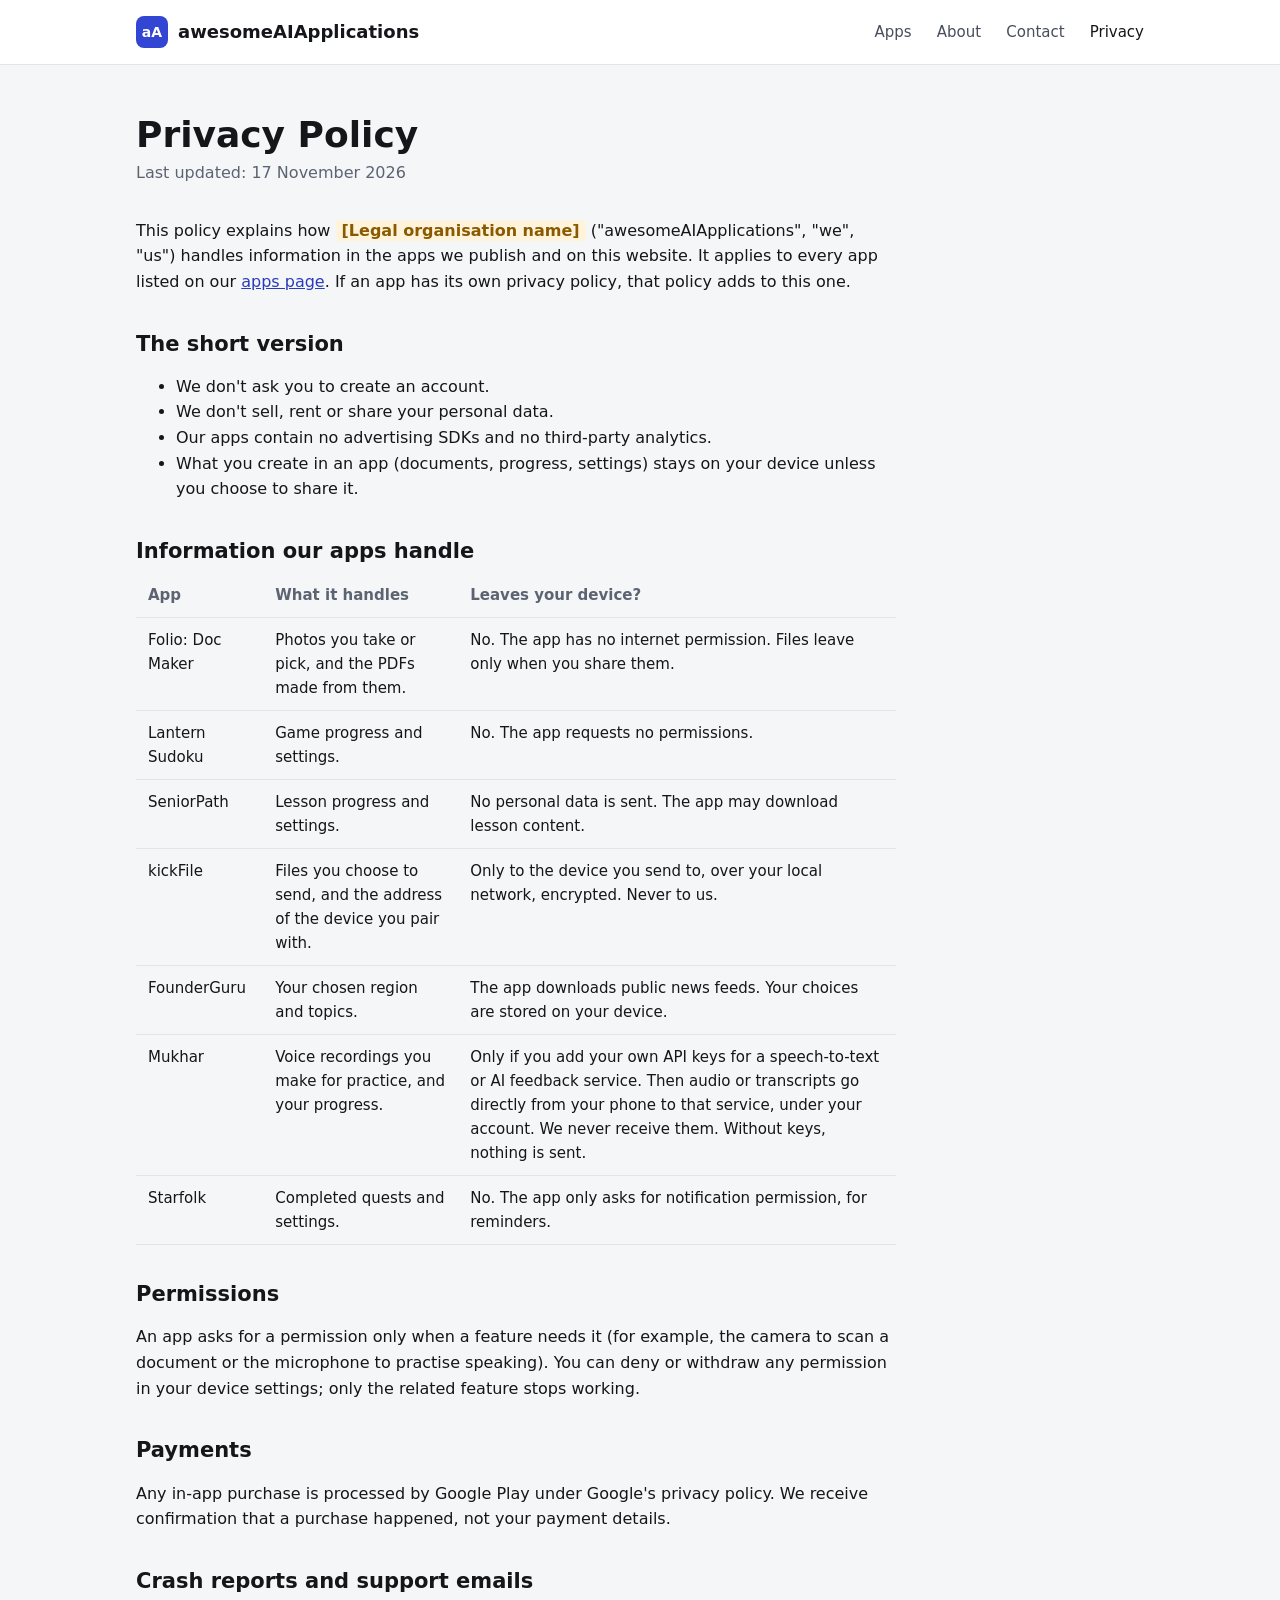
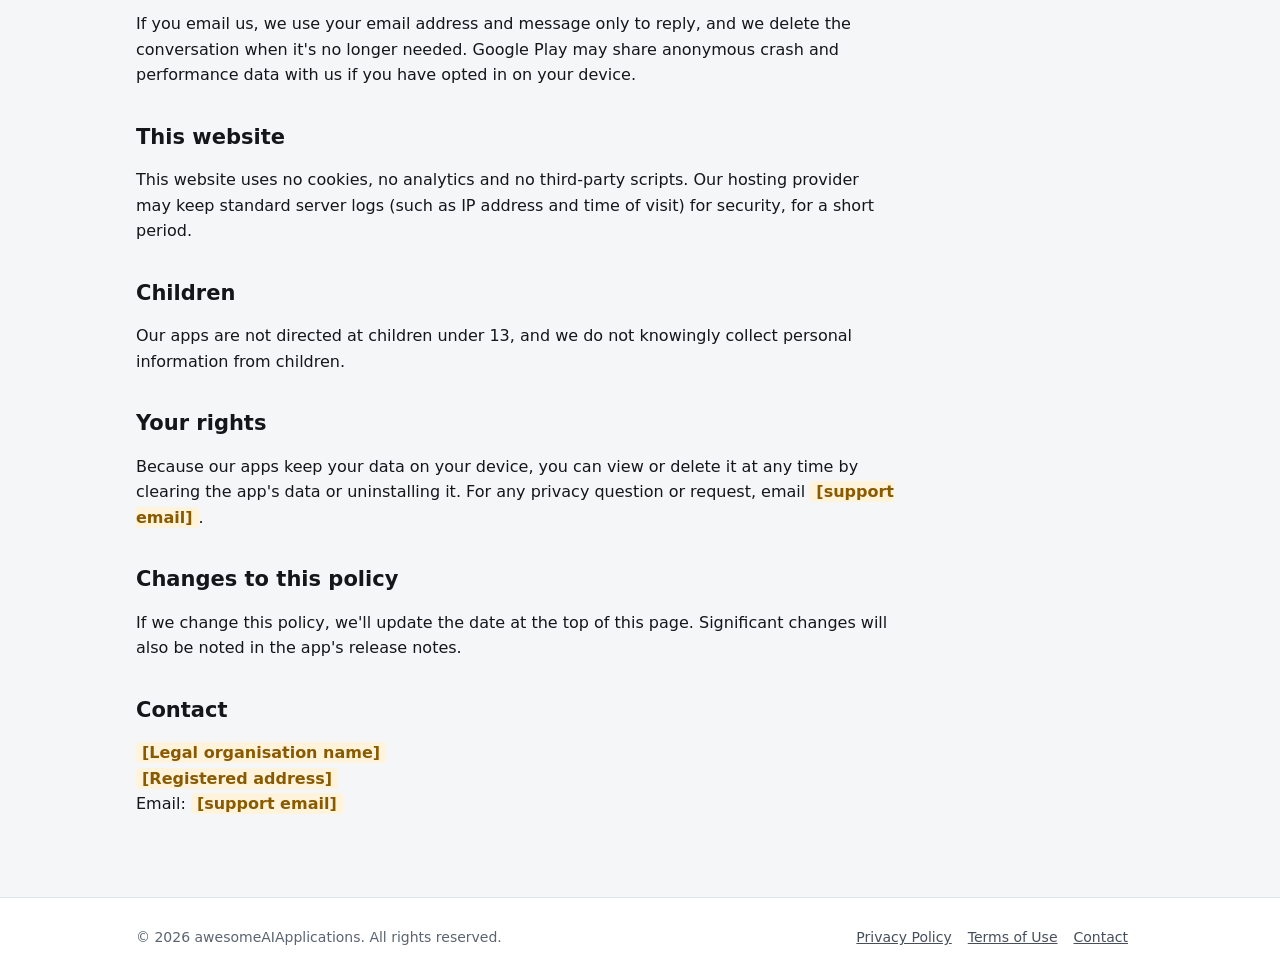
==== privacy.html @ 3d331da4 "Add organisation website for Google Play Console Static Home, Privacy Policy and Terms pages in org-" ====
<!doctype html>
<html lang="en">
<head>
<meta charset="utf-8">
<meta name="viewport" content="width=device-width, initial-scale=1">
<title>Privacy Policy — awesomeAIApplications</title>
<meta name="description" content="How awesomeAIApplications apps handle your data.">
<link rel="icon" href="favicon.svg" type="image/svg+xml">
<link rel="stylesheet" href="style.css">
</head>
<body>
<header class="site">
  <div class="wrap">
    <a class="brand" href="index.html"><span class="logo" aria-hidden="true">aA</span>awesomeAIApplications</a>
    <nav class="site" aria-label="Main">
      <a href="index.html#apps">Apps</a>
      <a href="index.html#about">About</a>
      <a href="index.html#contact">Contact</a>
      <a href="privacy.html" aria-current="page">Privacy</a>
    </nav>
  </div>
</header>

<main class="wrap">
  <article class="doc">
    <h1>Privacy Policy</h1>
    <p class="meta">Last updated: 17 November 2026</p>

    <p>This policy explains how <span class="todo">[Legal organisation name]</span> ("awesomeAIApplications", "we", "us") handles information in the apps we publish and on this website. It applies to every app listed on our <a href="index.html#apps">apps page</a>. If an app has its own privacy policy, that policy adds to this one.</p>

    <h2>The short version</h2>
    <ul>
      <li>We don't ask you to create an account.</li>
      <li>We don't sell, rent or share your personal data.</li>
      <li>Our apps contain no advertising SDKs and no third-party analytics.</li>
      <li>What you create in an app (documents, progress, settings) stays on your device unless you choose to share it.</li>
    </ul>

    <h2>Information our apps handle</h2>
    <table>
      <thead><tr><th>App</th><th>What it handles</th><th>Leaves your device?</th></tr></thead>
      <tbody>
        <tr><td>Folio: Doc Maker</td><td>Photos you take or pick, and the PDFs made from them.</td><td>No. The app has no internet permission. Files leave only when you share them.</td></tr>
        <tr><td>Lantern Sudoku</td><td>Game progress and settings.</td><td>No. The app requests no permissions.</td></tr>
        <tr><td>SeniorPath</td><td>Lesson progress and settings.</td><td>No personal data is sent. The app may download lesson content.</td></tr>
        <tr><td>kickFile</td><td>Files you choose to send, and the address of the device you pair with.</td><td>Only to the device you send to, over your local network, encrypted. Never to us.</td></tr>
        <tr><td>FounderGuru</td><td>Your chosen region and topics.</td><td>The app downloads public news feeds. Your choices are stored on your device.</td></tr>
        <tr><td>Mukhar</td><td>Voice recordings you make for practice, and your progress.</td><td>Only if you add your own API keys for a speech-to-text or AI feedback service. Then audio or transcripts go directly from your phone to that service, under your account. We never receive them. Without keys, nothing is sent.</td></tr>
        <tr><td>Starfolk</td><td>Completed quests and settings.</td><td>No. The app only asks for notification permission, for reminders.</td></tr>
      </tbody>
    </table>

    <h2>Permissions</h2>
    <p>An app asks for a permission only when a feature needs it (for example, the camera to scan a document or the microphone to practise speaking). You can deny or withdraw any permission in your device settings; only the related feature stops working.</p>

    <h2>Payments</h2>
    <p>Any in-app purchase is processed by Google Play under Google's privacy policy. We receive confirmation that a purchase happened, not your payment details.</p>

    <h2>Crash reports and support emails</h2>
    <p>If you email us, we use your email address and message only to reply, and we delete the conversation when it's no longer needed. Google Play may share anonymous crash and performance data with us if you have opted in on your device.</p>

    <h2>This website</h2>
    <p>This website uses no cookies, no analytics and no third-party scripts. Our hosting provider may keep standard server logs (such as IP address and time of visit) for security, for a short period.</p>

    <h2>Children</h2>
    <p>Our apps are not directed at children under 13, and we do not knowingly collect personal information from children.</p>

    <h2>Your rights</h2>
    <p>Because our apps keep your data on your device, you can view or delete it at any time by clearing the app's data or uninstalling it. For any privacy question or request, email <span class="todo">[support email]</span>.</p>

    <h2>Changes to this policy</h2>
    <p>If we change this policy, we'll update the date at the top of this page. Significant changes will also be noted in the app's release notes.</p>

    <h2>Contact</h2>
    <p><span class="todo">[Legal organisation name]</span><br><span class="todo">[Registered address]</span><br>Email: <span class="todo">[support email]</span></p>
  </article>
</main>

<footer class="site">
  <div class="wrap">
    <span>© 2026 awesomeAIApplications. All rights reserved.</span>
    <span><a href="privacy.html">Privacy Policy</a><a href="terms.html">Terms of Use</a><a href="index.html#contact">Contact</a></span>
  </div>
</footer>
</body>
</html>
---- style.css ----
/* awesomeAIApplications — organisation website. No external requests. */
:root {
  --bg: #F5F6F8; --surface: #FFFFFF; --surface-2: #F0F2F5;
  --text: #14161A; --text-2: #474E5C; --text-3: #5C6472;
  --border: #E1E4E9; --accent: #3346D3; --accent-hover: #2737B5;
  --accent-soft: #EBEEFD; --accent-text: #2A3BB8; --on-accent: #FFFFFF;
  --todo: #8A5A00; --todo-soft: #FFF4DB;
  --font: "Inter", ui-sans-serif, system-ui, -apple-system, "Segoe UI", Roboto, sans-serif;
  --font-display: "Plus Jakarta Sans", var(--font);
  color-scheme: light dark;
}
@media (prefers-color-scheme: dark) {
  :root {
    --bg: #0E1014; --surface: #161A20; --surface-2: #1C2128;
    --text: #ECEEF2; --text-2: #B9BFCA; --text-3: #9AA2AF;
    --border: #272D36; --accent: #8D9CFF; --accent-hover: #A6B2FF;
    --accent-soft: #1D2343; --accent-text: #AEB8FF; --on-accent: #0A0E22;
    --todo: #F2B451; --todo-soft: #2D2312;
  }
}
* { box-sizing: border-box; }
html { -webkit-text-size-adjust: 100%; }
body { margin: 0; background: var(--bg); color: var(--text); font: 16px/1.6 var(--font); }
a { color: var(--accent-text); }
a:hover { color: var(--accent-hover); }
.wrap { max-width: 1040px; margin: 0 auto; padding: 0 16px; }

header.site { background: var(--surface); border-bottom: 1px solid var(--border); }
header.site .wrap { display: flex; align-items: center; justify-content: space-between; gap: 16px; min-height: 64px; flex-wrap: wrap; }
.brand { display: flex; align-items: center; gap: 10px; text-decoration: none; color: var(--text); font: 700 18px/1 var(--font-display); }
.logo { width: 32px; height: 32px; border-radius: 8px; background: var(--accent); color: var(--on-accent); display: grid; place-items: center; font: 700 14px/1 var(--font-display); }
nav.site a { color: var(--text-2); text-decoration: none; margin-left: 20px; font-size: 15px; }
nav.site a:first-child { margin-left: 0; }
nav.site a:hover, nav.site a[aria-current] { color: var(--text); }

.hero { padding: 72px 0 56px; }
.hero h1 { font: 700 clamp(32px, 5vw, 48px)/1.15 var(--font-display); margin: 0 0 16px; letter-spacing: -0.02em; max-width: 760px; }
.hero p { font-size: 19px; color: var(--text-2); max-width: 680px; margin: 0 0 28px; }
.btn { display: inline-block; padding: 12px 20px; border-radius: 10px; background: var(--accent); color: var(--on-accent); text-decoration: none; font-weight: 600; }
.btn:hover { background: var(--accent-hover); color: var(--on-accent); }
.btn.ghost { background: transparent; color: var(--text); border: 1px solid var(--border); margin-left: 8px; }

section { padding: 48px 0; border-top: 1px solid var(--border); }
section h2 { font: 700 28px/1.2 var(--font-display); margin: 0 0 8px; }
.lead { color: var(--text-2); margin: 0 0 28px; max-width: 680px; }

.grid { display: grid; gap: 16px; grid-template-columns: repeat(auto-fill, minmax(280px, 1fr)); }
.card { background: var(--surface); border: 1px solid var(--border); border-radius: 14px; padding: 20px; }
.card h3 { margin: 0 0 6px; font: 700 18px/1.3 var(--font-display); }
.card p { margin: 0 0 12px; color: var(--text-2); font-size: 15px; }
.tag { display: inline-block; font-size: 12px; font-weight: 600; padding: 3px 10px; border-radius: 999px; background: var(--accent-soft); color: var(--accent-text); margin: 0 6px 6px 0; }

.values { display: grid; gap: 16px; grid-template-columns: repeat(auto-fill, minmax(220px, 1fr)); }
.values div { padding: 4px 0; }
.values strong { display: block; margin-bottom: 4px; }
.values span { color: var(--text-2); font-size: 15px; }

dl.details { display: grid; grid-template-columns: max-content 1fr; gap: 10px 24px; margin: 0; }
dl.details dt { color: var(--text-3); }
dl.details dd { margin: 0; }
.todo { background: var(--todo-soft); color: var(--todo); padding: 1px 6px; border-radius: 4px; font-weight: 600; }

.doc { padding: 48px 0 64px; max-width: 760px; }
.doc h1 { font: 700 36px/1.2 var(--font-display); margin: 0 0 4px; }
.doc .meta { color: var(--text-3); margin: 0 0 32px; }
.doc h2 { font: 700 21px/1.3 var(--font-display); margin: 36px 0 8px; }
.doc table { width: 100%; border-collapse: collapse; font-size: 15px; margin: 8px 0 16px; display: block; overflow-x: auto; }
.doc th, .doc td { text-align: left; padding: 10px 12px; border-bottom: 1px solid var(--border); vertical-align: top; }
.doc th { color: var(--text-3); font-weight: 600; }

footer.site { border-top: 1px solid var(--border); background: var(--surface); padding: 28px 0; color: var(--text-3); font-size: 14px; }
footer.site .wrap { display: flex; justify-content: space-between; gap: 16px; flex-wrap: wrap; }
footer.site a { color: var(--text-2); margin-right: 16px; }

@media (max-width: 599px) {
  nav.site a { margin-left: 14px; }
  .hero { padding: 48px 0 40px; }
  .btn.ghost { margin: 10px 0 0; }
  dl.details { grid-template-columns: 1fr; gap: 2px; }
  dl.details dd { margin-bottom: 10px; }
}
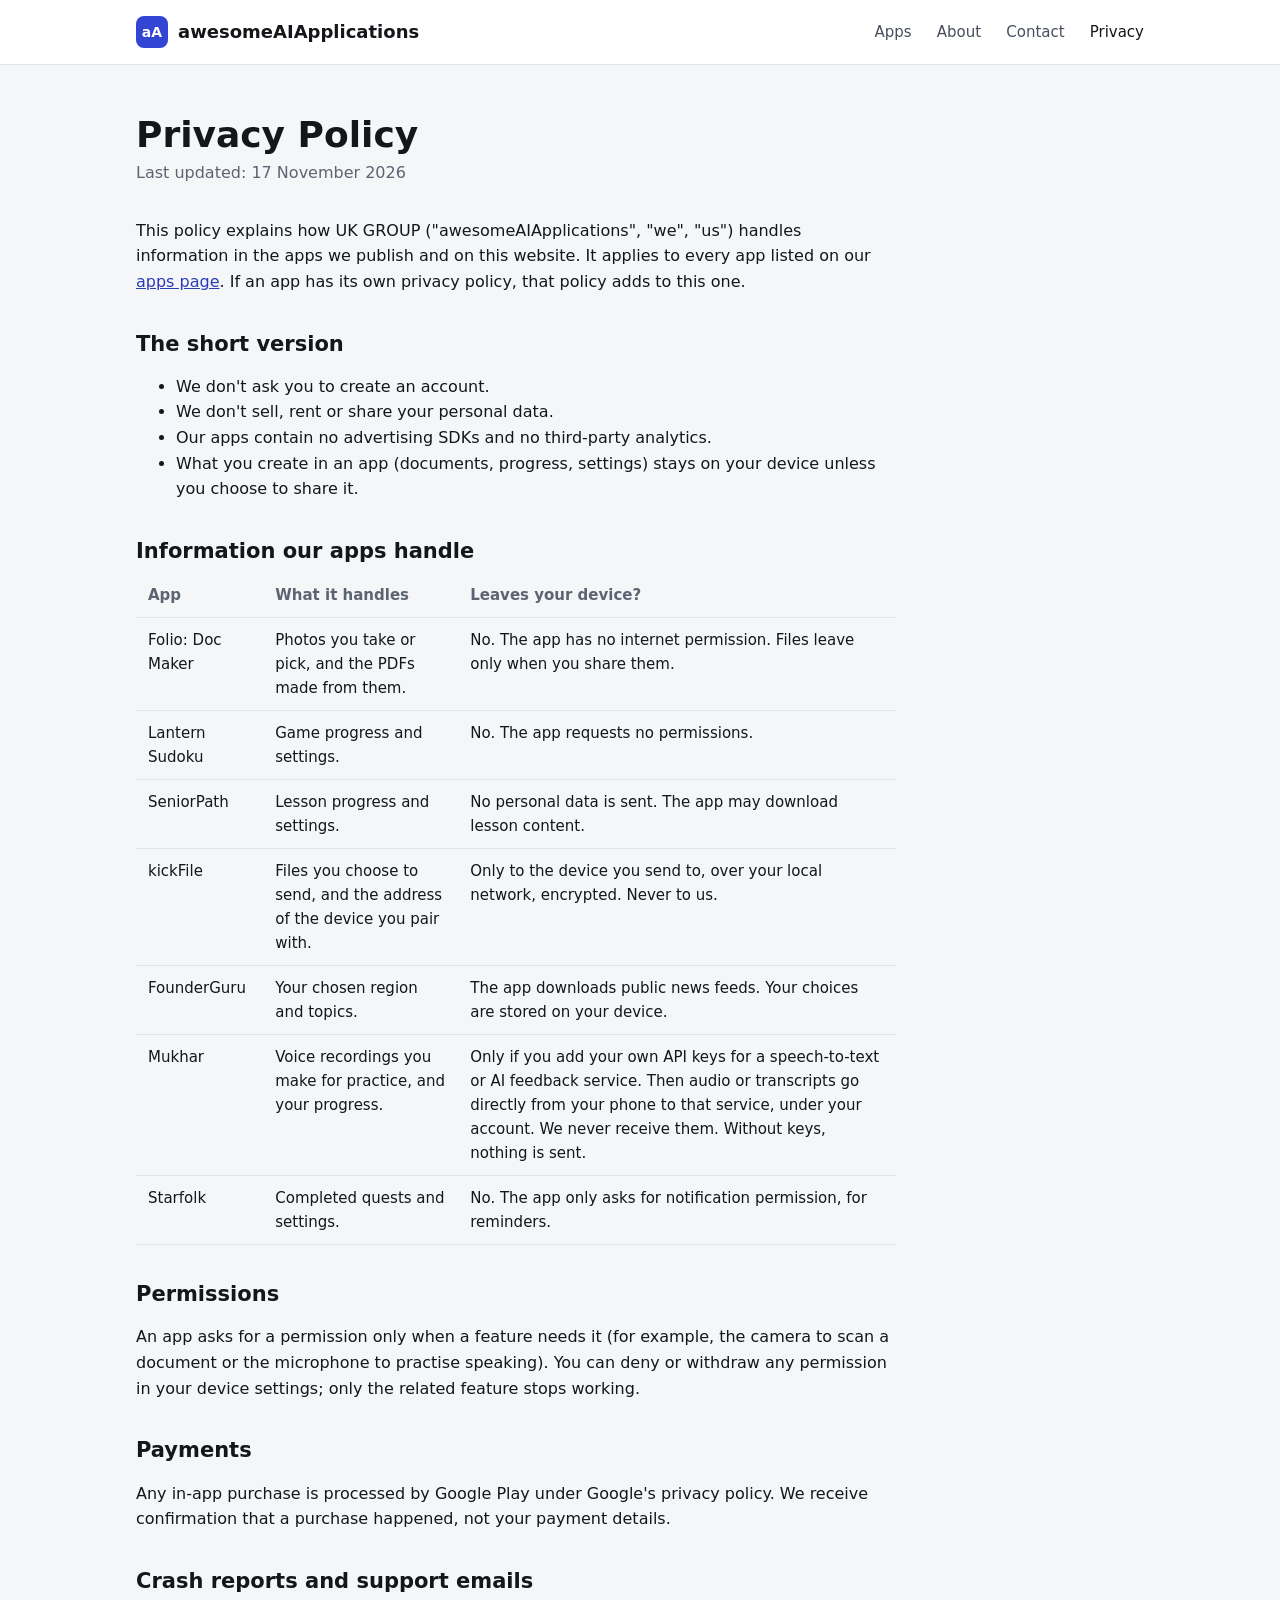
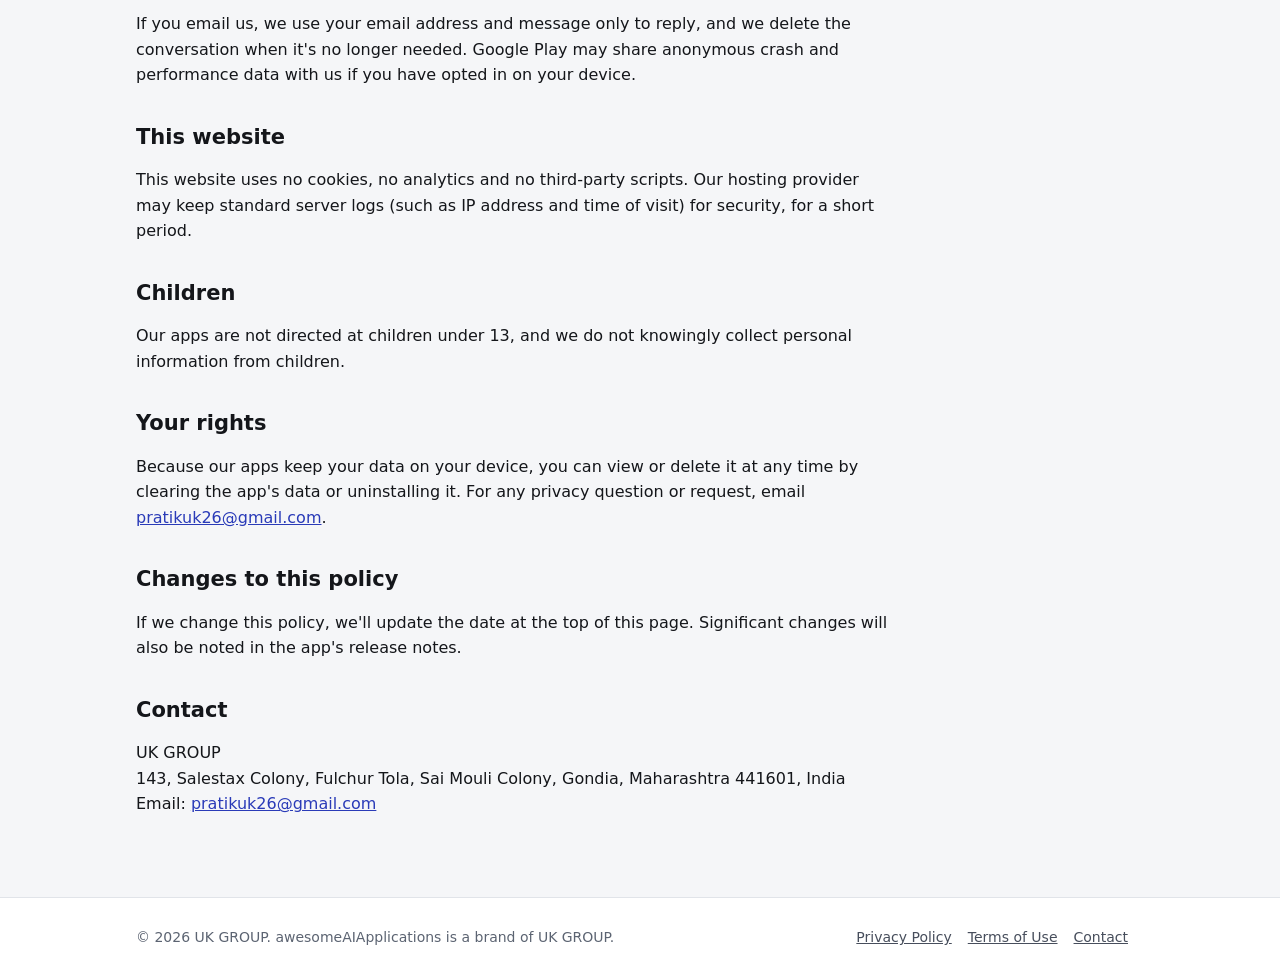
==== commit ac4ae776: "Org website: add UK GROUP D-U-N-S details and support email Co-Authored-By: Claude Opus 5.5 <noreply" ====
--- a/privacy.html
+++ b/privacy.html
@@ -26,7 +26,7 @@
     <h1>Privacy Policy</h1>
     <p class="meta">Last updated: 17 November 2026</p>
 
-    <p>This policy explains how <span class="todo">[Legal organisation name]</span> ("awesomeAIApplications", "we", "us") handles information in the apps we publish and on this website. It applies to every app listed on our <a href="index.html#apps">apps page</a>. If an app has its own privacy policy, that policy adds to this one.</p>
+    <p>This policy explains how UK GROUP ("awesomeAIApplications", "we", "us") handles information in the apps we publish and on this website. It applies to every app listed on our <a href="index.html#apps">apps page</a>. If an app has its own privacy policy, that policy adds to this one.</p>
 
     <h2>The short version</h2>
     <ul>
@@ -66,19 +66,19 @@
     <p>Our apps are not directed at children under 13, and we do not knowingly collect personal information from children.</p>
 
     <h2>Your rights</h2>
-    <p>Because our apps keep your data on your device, you can view or delete it at any time by clearing the app's data or uninstalling it. For any privacy question or request, email <span class="todo">[support email]</span>.</p>
+    <p>Because our apps keep your data on your device, you can view or delete it at any time by clearing the app's data or uninstalling it. For any privacy question or request, email <a href="mailto:pratikuk26@gmail.com">pratikuk26@gmail.com</a>.</p>
 
     <h2>Changes to this policy</h2>
     <p>If we change this policy, we'll update the date at the top of this page. Significant changes will also be noted in the app's release notes.</p>
 
     <h2>Contact</h2>
-    <p><span class="todo">[Legal organisation name]</span><br><span class="todo">[Registered address]</span><br>Email: <span class="todo">[support email]</span></p>
+    <p>UK GROUP<br>143, Salestax Colony, Fulchur Tola, Sai Mouli Colony, Gondia, Maharashtra 441601, India<br>Email: <a href="mailto:pratikuk26@gmail.com">pratikuk26@gmail.com</a></p>
   </article>
 </main>
 
 <footer class="site">
   <div class="wrap">
-    <span>© 2026 awesomeAIApplications. All rights reserved.</span>
+    <span>© 2026 UK GROUP. awesomeAIApplications is a brand of UK GROUP.</span>
     <span><a href="privacy.html">Privacy Policy</a><a href="terms.html">Terms of Use</a><a href="index.html#contact">Contact</a></span>
   </div>
 </footer>
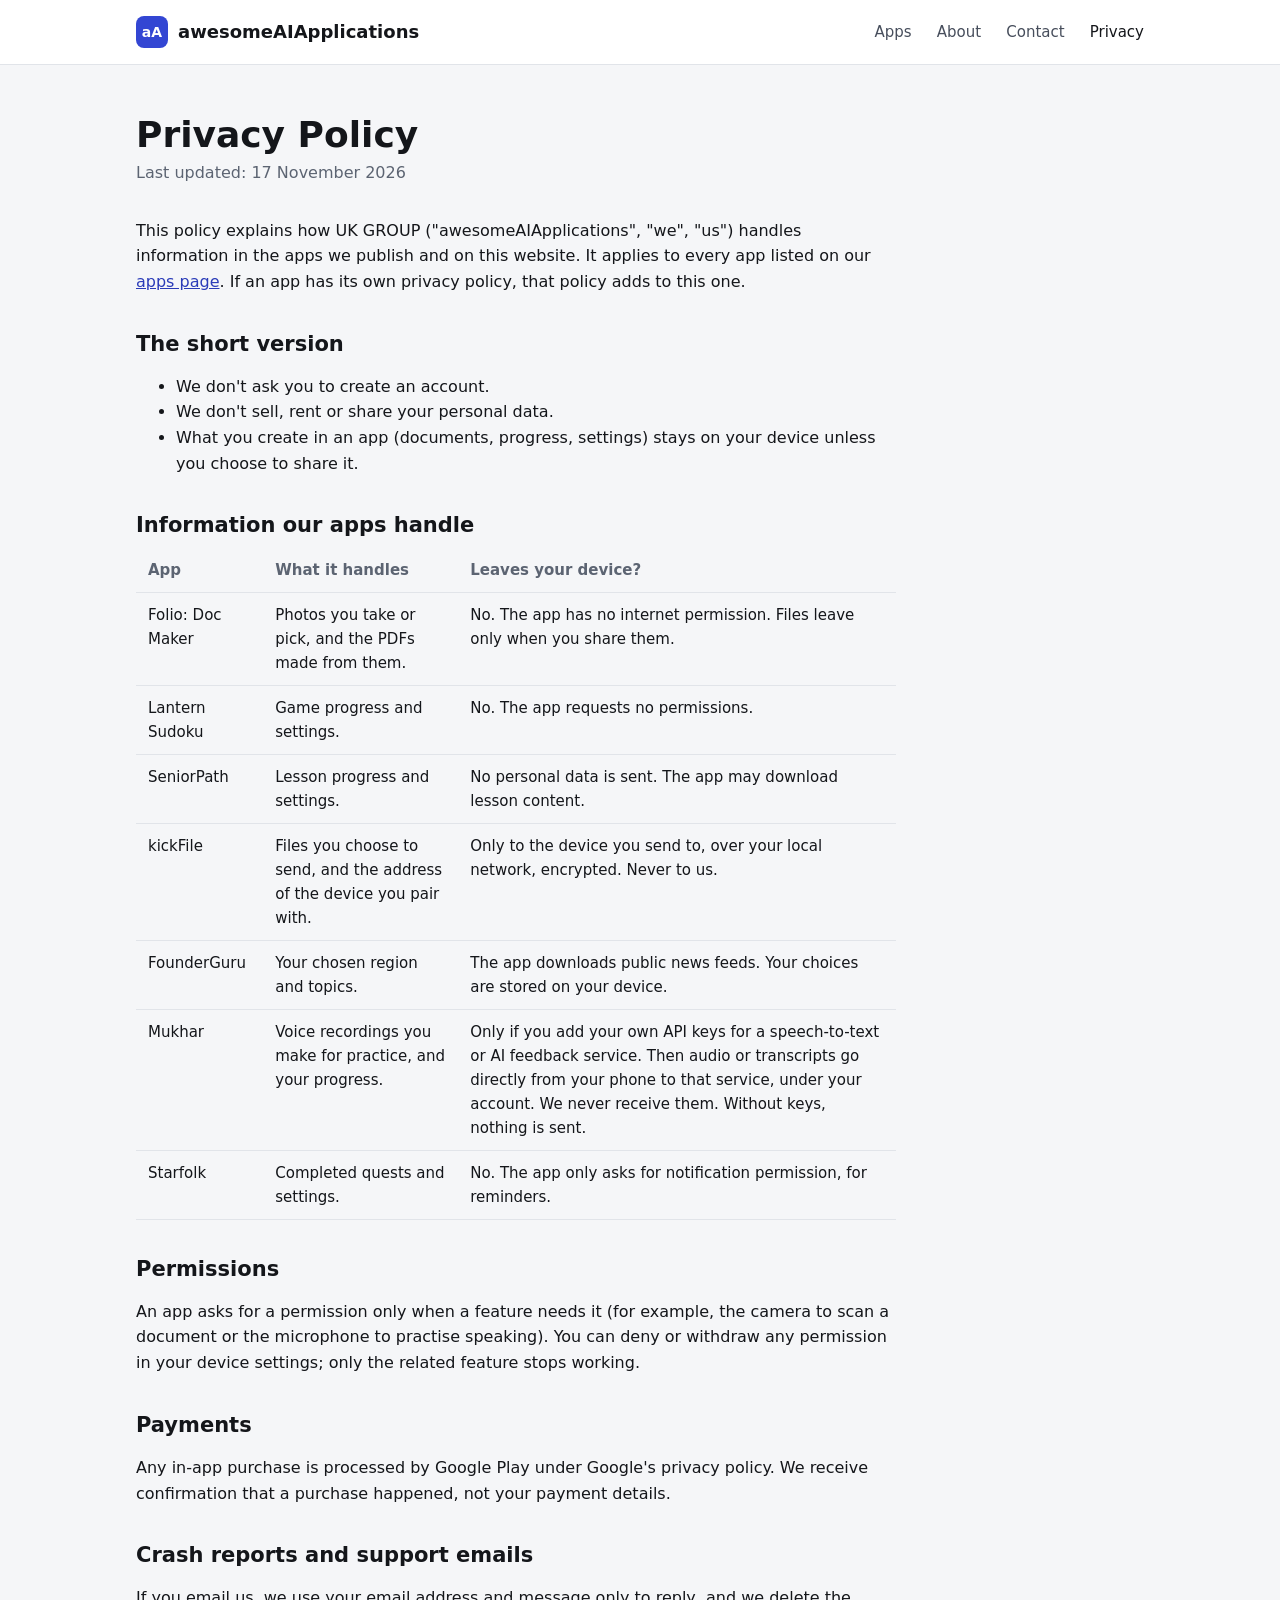
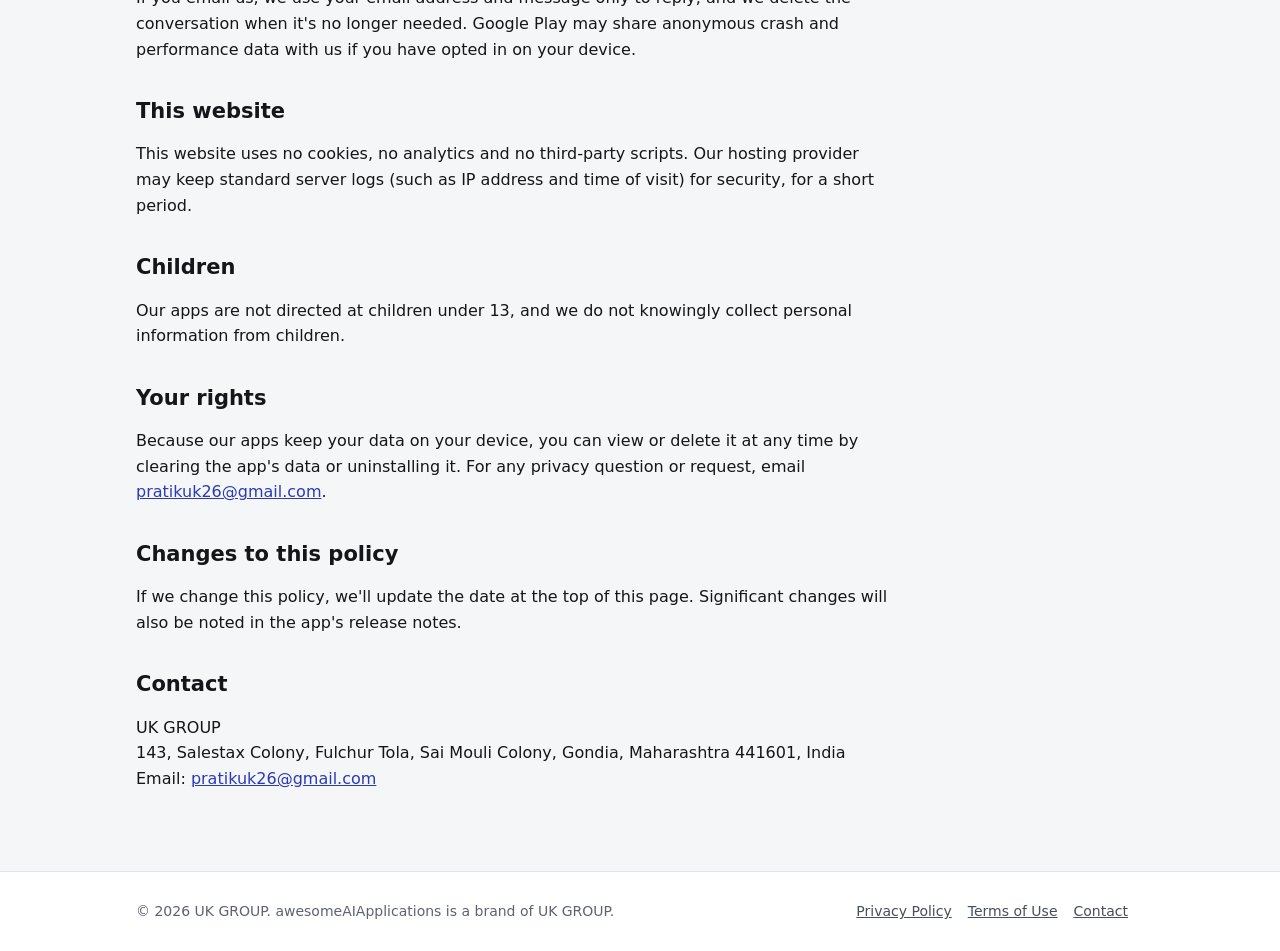
==== commit 77f15a2f: "Org website: remove offline and no-tracker claims Co-Authored-By: Claude Opus 5.5 <noreply@anthropic" ====
--- a/privacy.html
+++ b/privacy.html
@@ -32,7 +32,6 @@
     <ul>
       <li>We don't ask you to create an account.</li>
       <li>We don't sell, rent or share your personal data.</li>
-      <li>Our apps contain no advertising SDKs and no third-party analytics.</li>
       <li>What you create in an app (documents, progress, settings) stays on your device unless you choose to share it.</li>
     </ul>
 
--- a/style.css
+++ b/style.css
@@ -79,3 +79,6 @@
   dl.details { grid-template-columns: 1fr; gap: 2px; }
   dl.details dd { margin-bottom: 10px; }
 }
+.card .repo { display: block; width: fit-content; margin-top: 10px; font-weight: 600; font-size: 15px; text-decoration: none; }
+.card .repo:hover { text-decoration: underline; }
+.sr-only { position: absolute; width: 1px; height: 1px; overflow: hidden; clip: rect(0 0 0 0); white-space: nowrap; }
